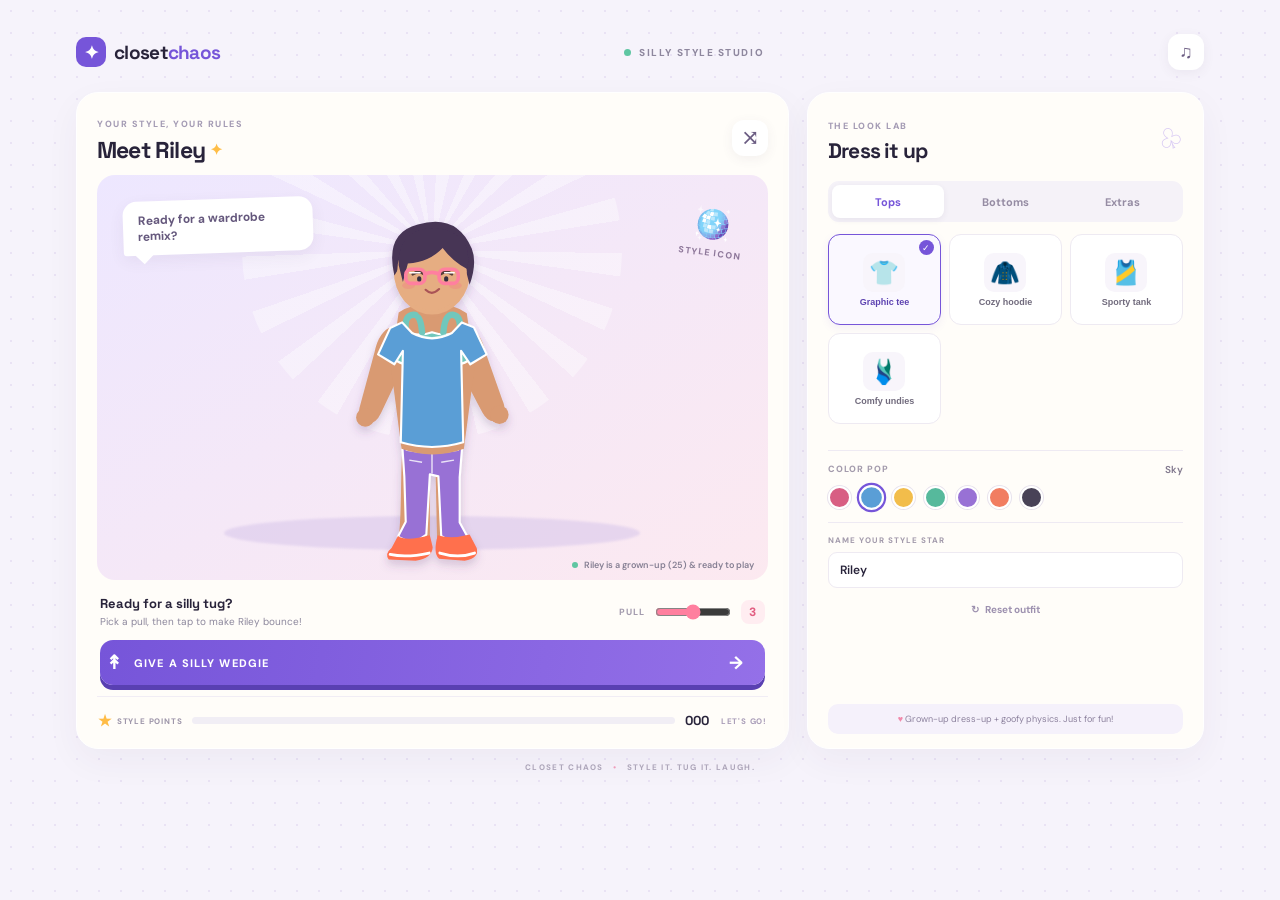
==== index.html @ 89a63b03 "Save source and v2 conversation for issue #1 Run: 42971125053 Generation: 42971125053-1794378682079" ====
<!doctype html>
<html lang="en">
<head>
  <meta charset="utf-8">
  <meta name="viewport" content="width=device-width, initial-scale=1, viewport-fit=cover">
  <meta name="theme-color" content="#f6f1ff">
  <title>Closet Chaos — Silly Style Studio</title>
  <link rel="icon" href="favicon.svg" type="image/svg+xml">
  <link rel="stylesheet" href="style.css">
</head>
<body>
  <main class="app-shell">
    <header class="topbar">
      <a class="brand" href="#" aria-label="Closet Chaos home"><span class="brand-icon">✦</span><span>closet<span class="brand-pop">chaos</span></span></a>
      <div class="top-note"><span class="live-dot"></span> SILLY STYLE STUDIO</div>
      <button class="icon-button sound-toggle" aria-label="Toggle sound" title="Toggle sound">♫</button>
    </header>

    <section class="game-layout" aria-label="Dress-up game">
      <section class="stage-card">
        <div class="stage-topline"><div><span class="eyebrow">YOUR STYLE, YOUR RULES</span><h1>Meet <span id="characterName">Riley</span> <span class="sparkle">✦</span></h1></div><button id="randomize" class="round-button" title="Surprise me" aria-label="Random outfit">⤨</button></div>
        <div class="stage" id="stage">
          <div class="stage-rays"></div><div class="stage-floor"></div>
          <div class="speech-bubble" id="speech">Ready for a wardrobe remix?</div>
          <div class="character-wrap" id="characterWrap">
            <svg id="avatar" viewBox="0 0 360 520" role="img" aria-label="A smiling cartoon adult ready to dress up">
              <defs>
                <filter id="softShadow" x="-30%" y="-30%" width="160%" height="180%"><feDropShadow dx="0" dy="8" stdDeviation="7" flood-color="#563b79" flood-opacity=".15"/></filter>
              </defs>
              <g id="person" filter="url(#softShadow)">
                <!-- legs and shoes -->
                <path d="M139 326 C135 366 138 420 133 461 L131 476 Q145 487 171 478 L177 463 177 353 181 326Z" fill="#d99a72"/>
                <path d="M183 326 L185 365 187 457 Q187 472 197 479 Q214 485 235 476 L234 461 Q221 454 218 444 L217 326Z" fill="#d99a72"/>
                <g id="bottomGarment"></g>
                <g id="shoes"><path d="M132 458 Q143 466 177 457 L181 474 Q180 490 157 493 L119 491 Q113 483 123 475Z" fill="#ff704d"/><path d="M188 457 Q207 463 233 456 L243 475 Q247 489 226 493 L190 490 Q181 483 188 457Z" fill="#ff704d"/><path d="M121 484 Q144 489 176 482M191 482Q217 490 240 482" fill="none" stroke="#fff" stroke-width="4" stroke-linecap="round"/></g>
                <!-- arms -->
                <path d="M125 162 Q105 169 99 199 L79 273 Q73 291 87 298 Q100 302 108 285 L137 224Z" fill="#d99a72"/>
                <path d="M228 162 Q249 169 255 198 L279 266 Q287 284 275 294 Q261 302 251 284 L217 220Z" fill="#d99a72"/>
                <circle cx="86" cy="291" r="13" fill="#d99a72"/><circle cx="275" cy="287" r="13" fill="#d99a72"/>
                <!-- torso -->
                <path d="M133 143 Q151 130 180 131 Q210 130 229 144 L240 220 225 335 Q181 351 137 335 L122 219Z" fill="#d99a72"/>
                <!-- base underwear top -->
                <path id="baseTop" d="M136 167 Q158 179 180 171 Q203 179 225 167 L231 211 Q209 224 181 208 Q151 224 130 211Z" fill="#71c7bc" stroke="#fff" stroke-width="3"/>
                <path d="M143 166 Q141 147 154 146 Q164 146 166 171 M196 171 Q198 146 209 146 Q222 148 219 169" fill="none" stroke="#71c7bc" stroke-width="9" stroke-linecap="round"/>
                <g id="topGarment"></g>
                <!-- neck and head -->
                <path d="M161 118 L161 145 Q180 157 199 144 L199 118Z" fill="#d99a72"/>
                <ellipse cx="180" cy="84" rx="54" ry="62" fill="#e6ad82"/>
                <path id="hairBack" d="M127 91 Q113 31 160 19 Q215 3 236 53 Q244 73 233 104 L224 69 Q202 63 187 44 Q170 65 139 71Z" fill="#463455"/>
                <ellipse cx="180" cy="85" rx="49" ry="55" fill="#e6ad82"/>
                <path id="hairFront" d="M133 76 Q132 31 171 25 Q203 20 224 43 Q234 57 230 82 Q209 71 195 52 Q176 72 146 74 L139 100Z" fill="#463455"/>
                <path d="M153 89 Q162 83 169 89 M192 89 Q200 83 208 89" fill="none" stroke="#583d38" stroke-width="4" stroke-linecap="round"/>
                <ellipse cx="162" cy="96" rx="3" ry="4" fill="#342d40"/><ellipse cx="200" cy="96" rx="3" ry="4" fill="#342d40"/>
                <path d="M171 111 Q180 120 190 110" fill="none" stroke="#a95356" stroke-width="3" stroke-linecap="round"/>
                <ellipse cx="147" cy="105" rx="9" ry="5" fill="#ef8d83" opacity=".55"/><ellipse cx="213" cy="105" rx="9" ry="5" fill="#ef8d83" opacity=".55"/>
                <g id="accessory"></g>
              </g>
              <g id="sparkles" opacity="0"><path d="M77 143l5 13 13 5-13 5-5 13-5-13-13-5 13-5zM278 105l4 10 10 4-10 4-4 10-4-10-10-4 10-4z" fill="#ffcf5a"/></g>
            </svg>
          </div>
          <div class="style-stamp"><span id="stampEmoji">🪩</span><span id="stampText">STYLE ICON</span></div>
          <div class="stage-caption"><span class="caption-dot"></span> Riley is a grown-up (25) & ready to play</div>
        </div>
        <div class="action-area">
          <div class="action-copy"><strong>Ready for a silly tug?</strong><span>Pick a pull, then tap to make Riley bounce!</span></div>
          <div class="pull-control"><label for="pullRange">PULL</label><input id="pullRange" type="range" min="1" max="5" value="3" aria-label="Silly tug strength"><span id="pullValue">3</span></div>
          <button id="wedgieButton" class="wedgie-button"><span class="button-icon">↟</span><span>GIVE A SILLY WEDGIE</span><span class="button-arrow">→</span></button>
        </div>
        <div class="score-row"><div class="score-label"><span class="score-star">★</span><span>STYLE POINTS</span></div><div class="score-track"><div id="scoreBar" class="score-fill"></div></div><strong id="score">000</strong><span id="combo" class="combo">LET'S GO!</span></div>
      </section>

      <aside class="wardrobe-card">
        <div class="wardrobe-heading"><div><span class="eyebrow">THE LOOK LAB</span><h2>Dress it up</h2></div><span class="hanger">♧</span></div>
        <div class="tabs" role="tablist" aria-label="Wardrobe categories"><button class="tab active" role="tab" aria-selected="true" data-tab="tops">Tops</button><button class="tab" role="tab" aria-selected="false" data-tab="bottoms">Bottoms</button><button class="tab" role="tab" aria-selected="false" data-tab="extras">Extras</button></div>
        <div class="options-panel" id="optionsPanel" role="tabpanel"></div>
        <div class="color-section"><div class="section-title"><span>COLOR POP</span><span class="selected-color" id="selectedColorName">Berry</span></div><div class="swatches" id="swatches" role="group" aria-label="Choose garment color"></div></div>
        <div class="name-row"><label for="nameInput">NAME YOUR STYLE STAR</label><input id="nameInput" maxlength="12" value="Riley" autocomplete="off" aria-label="Character name"></div>
        <button id="resetButton" class="reset-button">↻ &nbsp; Reset outfit</button>
        <div class="footer-note"><span>♥</span> Grown-up dress-up + goofy physics. Just for fun!</div>
      </aside>
    </section>
    <div class="toast" id="toast" aria-live="polite"></div>
    <footer class="page-footer">CLOSET CHAOS <span>•</span> STYLE IT. TUG IT. LAUGH.</footer>
  </main>
  <script src="game.js"></script>
</body>
</html>
---- style.css ----
@import url('https://fonts.googleapis.com/css2?family=DM+Sans:wght@400;500;600;700;800&family=Space+Grotesk:wght@500;600;700&display=swap');
:root{--ink:#28233a;--muted:#8c879c;--purple:#7655d9;--lav:#eee8ff;--pink:#ff7f9f;--cream:#fffdf9;--line:#eeeaf3;--green:#57bd9d}*{box-sizing:border-box}body{margin:0;background:#f6f3fb;color:var(--ink);font-family:'DM Sans',sans-serif;min-height:100vh;background-image:radial-gradient(#e9e2f4 1px,transparent 1px);background-size:22px 22px}.app-shell{max-width:1180px;margin:0 auto;padding:calc(18px + env(safe-area-inset-top)) max(26px,env(safe-area-inset-right)) calc(12px + env(safe-area-inset-bottom)) max(26px,env(safe-area-inset-left))}.topbar{height:48px;display:flex;align-items:center;justify-content:space-between;margin-bottom:16px}.brand{display:flex;gap:8px;align-items:center;text-decoration:none;color:var(--ink);font:700 19px 'Space Grotesk',sans-serif;letter-spacing:-.7px}.brand-icon{display:grid;place-items:center;background:var(--purple);color:white;width:30px;height:30px;border-radius:10px;font-size:18px}.brand-pop{color:var(--purple)}.top-note{font-size:10px;letter-spacing:1.55px;font-weight:800;color:#8e879e;display:flex;align-items:center;gap:8px}.live-dot,.caption-dot{width:7px;height:7px;border-radius:50%;background:#5fc6a2;display:inline-block}.icon-button,.round-button{border:0;cursor:pointer;background:white;color:#6b5c82;box-shadow:0 3px 12px #50436612}.icon-button{width:36px;height:36px;border-radius:12px;font-size:18px}.game-layout{display:grid;grid-template-columns:minmax(0,1.58fr) minmax(310px,.88fr);gap:18px;align-items:stretch}.stage-card,.wardrobe-card{background:var(--cream);border:1px solid #fff;border-radius:22px;box-shadow:0 12px 35px #44335f0c}.stage-card{padding:18px 20px 14px;min-width:0}.stage-topline{display:flex;justify-content:space-between;align-items:center;margin-bottom:10px}.eyebrow{font-size:9px;font-weight:800;letter-spacing:1.5px;color:#a49bb4}.stage-topline h1,.wardrobe-heading h2{font:700 23px 'Space Grotesk',sans-serif;letter-spacing:-.8px;margin:3px 0 0}.sparkle{font-size:15px;color:#ffbe47;vertical-align:3px}.round-button{width:36px;height:36px;border-radius:12px;font-size:22px}.stage{height:392px;position:relative;overflow:hidden;border-radius:18px;background:linear-gradient(150deg,#ede7ff 0%,#fce9f0 100%);display:flex;justify-content:center;align-items:flex-end}.stage-rays{position:absolute;width:380px;height:380px;top:-115px;left:50%;transform:translateX(-50%);background:repeating-conic-gradient(from 6deg at 50% 50%,#fff7 0deg 7deg,transparent 7deg 17deg);border-radius:50%;opacity:.8}.stage-floor{position:absolute;bottom:30px;width:62%;height:34px;background:#d9c8eb;border-radius:50%;filter:blur(1px);opacity:.58}.character-wrap{position:relative;z-index:2;height:365px;width:260px;transform-origin:50% 100%;transition:transform .18s ease;filter:drop-shadow(0 3px 3px #59427312)}#avatar{height:100%;width:100%;overflow:visible}.speech-bubble{position:absolute;z-index:3;top:24px;left:26px;max-width:190px;background:white;padding:11px 15px;border-radius:14px 14px 14px 3px;font-size:12px;font-weight:700;color:#64577c;box-shadow:0 5px 16px #47365411;transform:rotate(-2deg)}.speech-bubble:after{content:'';position:absolute;bottom:-6px;left:14px;width:13px;height:13px;background:white;transform:rotate(45deg)}.style-stamp{position:absolute;right:24px;top:28px;display:flex;flex-direction:column;align-items:center;gap:3px;color:#8e789a;font-size:9px;font-weight:800;letter-spacing:1px;transform:rotate(7deg)}.style-stamp span:first-child{font-size:31px}.stage-caption{position:absolute;right:14px;bottom:9px;z-index:3;color:#857f93;font-size:9px;font-weight:600;display:flex;align-items:center;gap:6px}.caption-dot{width:6px;height:6px}.action-area{display:grid;grid-template-columns:1fr auto;column-gap:12px;row-gap:12px;align-items:center;padding:15px 3px 11px}.action-copy{display:flex;flex-direction:column;gap:3px}.action-copy strong{font:700 13px 'Space Grotesk',sans-serif}.action-copy span{font-size:10px;color:var(--muted)}.pull-control{display:flex;align-items:center;gap:8px}.pull-control label{font-size:9px;letter-spacing:1px;font-weight:800;color:#a39bae}.pull-control input{width:76px;accent-color:var(--pink)}.pull-control span{display:grid;place-items:center;background:#ffedf1;border-radius:8px;width:24px;height:24px;color:#e25d81;font-size:12px;font-weight:800}.wedgie-button{grid-column:1/-1;width:100%;height:45px;border:0;border-radius:13px;background:linear-gradient(100deg,#7655d9,#9470e8);color:white;font:800 11px 'DM Sans',sans-serif;letter-spacing:1.1px;display:flex;align-items:center;justify-content:center;gap:11px;cursor:pointer;box-shadow:0 5px 0 #5940b2;transition:transform .12s,box-shadow .12s}.wedgie-button:active{transform:translateY(4px);box-shadow:0 1px 0 #5940b2}.button-icon{font-size:19px}.button-arrow{margin-left:auto;margin-right:15px;font-size:18px}.score-row{height:38px;display:flex;align-items:center;gap:10px;border-top:1px solid #f1edf5;padding:10px 1px 0}.score-label{display:flex;align-items:center;gap:5px;font-size:8px;letter-spacing:.8px;font-weight:800;color:#9e96aa;white-space:nowrap}.score-star{font-size:15px;color:#ffbc46}.score-track{flex:1;background:#f1eef5;border-radius:10px;height:7px;overflow:hidden}.score-fill{height:100%;width:0;background:linear-gradient(90deg,#ff9aae,#ffcb67);border-radius:10px;transition:width .5s}.score-row>strong{font:700 13px 'Space Grotesk',sans-serif;min-width:26px}.combo{font-size:8px;font-weight:800;color:#aa9eb9;letter-spacing:.8px;min-width:44px;text-align:right}.wardrobe-card{padding:20px 20px 14px;display:flex;flex-direction:column;min-width:0}.wardrobe-heading{display:flex;align-items:center;justify-content:space-between}.wardrobe-heading h2{font-size:21px}.hanger{color:#d7c8f3;font-size:29px;transform:rotate(-22deg)}.tabs{display:grid;grid-template-columns:repeat(3,1fr);gap:5px;margin:17px 0 12px;padding:4px;background:#f5f2f8;border-radius:11px}.tab{height:33px;border:0;background:transparent;border-radius:8px;color:#958ca3;font:700 11px 'DM Sans',sans-serif;cursor:pointer}.tab.active{background:white;color:var(--purple);box-shadow:0 2px 6px #38244f12}.options-panel{display:grid;grid-template-columns:repeat(3,1fr);gap:8px;min-height:208px;align-content:start}.option{border:1px solid #eeeaf2;background:#fff;border-radius:12px;padding:8px 5px 7px;min-height:91px;cursor:pointer;display:flex;flex-direction:column;align-items:center;justify-content:center;gap:5px;color:#716b7d;transition:.15s;position:relative}.option:hover{border-color:#d6c6fb;transform:translateY(-2px)}.option.selected{border:1.5px solid var(--purple);background:#faf8ff;box-shadow:0 3px 9px #6545c914;color:#5d43b1}.option-icon{height:39px;min-width:42px;border-radius:10px;display:grid;place-items:center;background:#f8f5fb;font-size:24px}.option-name{font-size:9px;font-weight:700;white-space:nowrap}.option.selected:after{content:'✓';position:absolute;right:6px;top:5px;width:15px;height:15px;border-radius:50%;background:var(--purple);color:white;font-size:9px;display:grid;place-items:center}.color-section{border-top:1px solid var(--line);padding-top:12px;margin-top:8px}.section-title{display:flex;justify-content:space-between;font-size:9px;font-weight:800;letter-spacing:1px;color:#a39bac}.selected-color{letter-spacing:0;font-size:10px;font-weight:600;color:#81788d}.swatches{display:flex;gap:9px;margin:10px 0 0}.swatch{width:23px;height:23px;border:2px solid white;box-shadow:0 0 0 1px #e8e3ed;border-radius:50%;cursor:pointer;padding:0;transition:.15s}.swatch.active{box-shadow:0 0 0 2px var(--purple);transform:scale(1.09)}.name-row{border-top:1px solid var(--line);margin-top:13px;padding-top:12px;display:flex;flex-direction:column;gap:7px}.name-row label{font-size:8px;font-weight:800;letter-spacing:1px;color:#a39bac}.name-row input{width:100%;border:1px solid #eeeaf2;border-radius:9px;background:#fff;padding:9px 11px;color:var(--ink);font:600 12px 'DM Sans',sans-serif;outline:none}.name-row input:focus{border-color:#ae98e9}.reset-button{background:transparent;border:0;color:#9d91af;margin:10px auto 0;padding:5px;font:700 10px 'DM Sans',sans-serif;cursor:pointer}.footer-note{margin-top:auto;border-radius:10px;background:#f5f1fb;padding:9px 10px;color:#8c819d;font-size:9px;text-align:center}.footer-note span{color:#f18aab}.page-footer{text-align:center;padding:13px 0 0;color:#aea6ba;font-size:8px;letter-spacing:1.3px;font-weight:800}.page-footer span{padding:0 6px;color:#ef9cba}.toast{position:fixed;left:50%;bottom:22px;transform:translate(-50%,20px);background:#332b45;color:white;padding:10px 16px;border-radius:11px;font-size:12px;font-weight:700;opacity:0;pointer-events:none;transition:.25s;z-index:10;white-space:nowrap}.toast.show{opacity:1;transform:translate(-50%,0)}.bounce{animation:bounce .85s cubic-bezier(.25,.7,.25,1)}@keyframes bounce{0%{transform:translateY(0) rotate(0)}12%{transform:translateY(3px) rotate(-5deg) scaleX(.98)}32%{transform:translateY(-32px) rotate(4deg)}50%{transform:translateY(-8px) rotate(-3deg)}67%{transform:translateY(-22px) rotate(2deg)}82%{transform:translateY(0) rotate(0)}90%{transform:translateY(-7px)}100%{transform:translateY(0)}}.sparkle-on{animation:twinkle .75s ease-out}@keyframes twinkle{0%{opacity:0;transform:scale(.3)}35%{opacity:1;transform:scale(1.1)}100%{opacity:0;transform:scale(.7)}}
@media(min-height:850px){.app-shell{padding-top:28px}.stage{height:min(45vh,440px)}.character-wrap{height:min(41vh,410px)}}
@media(max-width:780px){.app-shell{padding:calc(12px + env(safe-area-inset-top)) max(14px,env(safe-area-inset-right)) calc(9px + env(safe-area-inset-bottom)) max(14px,env(safe-area-inset-left))}.topbar{margin-bottom:10px}.game-layout{grid-template-columns:1fr;gap:12px}.stage-card{padding:14px 14px 12px}.stage{height:min(49vh,390px);min-height:280px}.character-wrap{height:min(45vh,365px)}.wardrobe-card{padding:16px 15px 12px}.options-panel{min-height:0;grid-template-columns:repeat(3,1fr)}.option{min-height:83px}.wardrobe-heading h2{font-size:20px}.footer-note{margin-top:10px}.page-footer{padding:10px 0 2px}.action-area{padding:12px 2px 10px}.speech-bubble{top:17px;left:14px}.style-stamp{right:12px;top:20px}.stage-caption{right:8px;font-size:8px}}
@media(max-width:380px){.app-shell{padding-left:max(9px,env(safe-area-inset-left));padding-right:max(9px,env(safe-area-inset-right))}.stage{min-height:260px}.action-copy span{font-size:9px}.pull-control{gap:4px}.pull-control input{width:58px}.option{min-height:76px}.option-icon{height:34px}.stage-caption{font-size:7px}.top-note{font-size:8px}}
@media(prefers-reduced-motion:reduce){*,*:before,*:after{animation-duration:.01ms!important;transition-duration:.01ms!important;scroll-behavior:auto!important}}
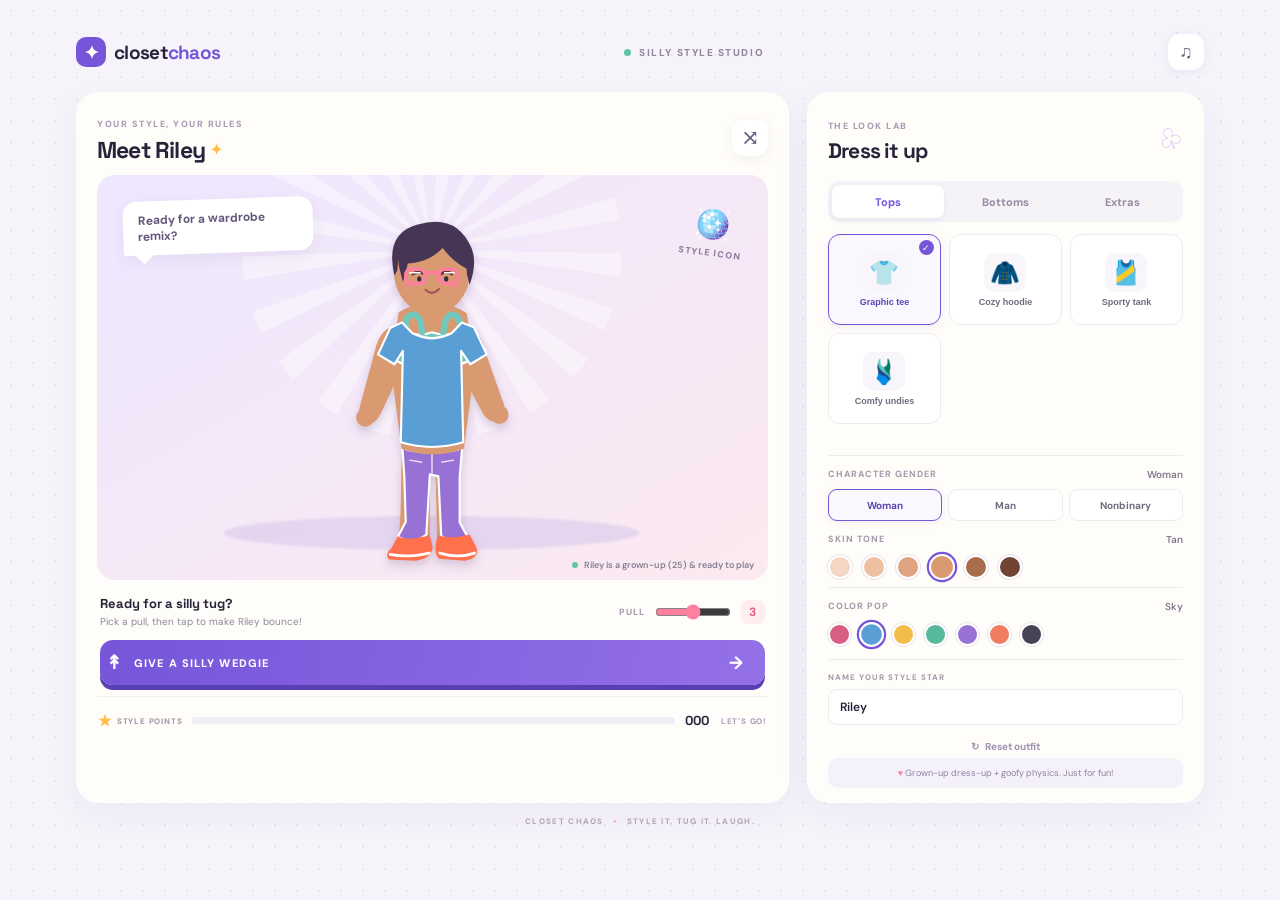
==== commit f6da7139: "Save source and v2 conversation for issue #1 Run: 42971125053 Generation: 42971125053-1794378911918" ====
--- a/index.html
+++ b/index.html
@@ -29,25 +29,25 @@
               </defs>
               <g id="person" filter="url(#softShadow)">
                 <!-- legs and shoes -->
-                <path d="M139 326 C135 366 138 420 133 461 L131 476 Q145 487 171 478 L177 463 177 353 181 326Z" fill="#d99a72"/>
-                <path d="M183 326 L185 365 187 457 Q187 472 197 479 Q214 485 235 476 L234 461 Q221 454 218 444 L217 326Z" fill="#d99a72"/>
+                <path d="M139 326 C135 366 138 420 133 461 L131 476 Q145 487 171 478 L177 463 177 353 181 326Z" class="skin-tone" fill="#d99a72"/>
+                <path d="M183 326 L185 365 187 457 Q187 472 197 479 Q214 485 235 476 L234 461 Q221 454 218 444 L217 326Z" class="skin-tone" fill="#d99a72"/>
                 <g id="bottomGarment"></g>
                 <g id="shoes"><path d="M132 458 Q143 466 177 457 L181 474 Q180 490 157 493 L119 491 Q113 483 123 475Z" fill="#ff704d"/><path d="M188 457 Q207 463 233 456 L243 475 Q247 489 226 493 L190 490 Q181 483 188 457Z" fill="#ff704d"/><path d="M121 484 Q144 489 176 482M191 482Q217 490 240 482" fill="none" stroke="#fff" stroke-width="4" stroke-linecap="round"/></g>
                 <!-- arms -->
-                <path d="M125 162 Q105 169 99 199 L79 273 Q73 291 87 298 Q100 302 108 285 L137 224Z" fill="#d99a72"/>
-                <path d="M228 162 Q249 169 255 198 L279 266 Q287 284 275 294 Q261 302 251 284 L217 220Z" fill="#d99a72"/>
-                <circle cx="86" cy="291" r="13" fill="#d99a72"/><circle cx="275" cy="287" r="13" fill="#d99a72"/>
+                <path d="M125 162 Q105 169 99 199 L79 273 Q73 291 87 298 Q100 302 108 285 L137 224Z" class="skin-tone" fill="#d99a72"/>
+                <path d="M228 162 Q249 169 255 198 L279 266 Q287 284 275 294 Q261 302 251 284 L217 220Z" class="skin-tone" fill="#d99a72"/>
+                <circle cx="86" cy="291" r="13" class="skin-tone" fill="#d99a72"/><circle cx="275" cy="287" r="13" class="skin-tone" fill="#d99a72"/>
                 <!-- torso -->
-                <path d="M133 143 Q151 130 180 131 Q210 130 229 144 L240 220 225 335 Q181 351 137 335 L122 219Z" fill="#d99a72"/>
+                <path d="M133 143 Q151 130 180 131 Q210 130 229 144 L240 220 225 335 Q181 351 137 335 L122 219Z" class="skin-tone" fill="#d99a72"/>
                 <!-- base underwear top -->
                 <path id="baseTop" d="M136 167 Q158 179 180 171 Q203 179 225 167 L231 211 Q209 224 181 208 Q151 224 130 211Z" fill="#71c7bc" stroke="#fff" stroke-width="3"/>
                 <path d="M143 166 Q141 147 154 146 Q164 146 166 171 M196 171 Q198 146 209 146 Q222 148 219 169" fill="none" stroke="#71c7bc" stroke-width="9" stroke-linecap="round"/>
                 <g id="topGarment"></g>
                 <!-- neck and head -->
-                <path d="M161 118 L161 145 Q180 157 199 144 L199 118Z" fill="#d99a72"/>
-                <ellipse cx="180" cy="84" rx="54" ry="62" fill="#e6ad82"/>
+                <path d="M161 118 L161 145 Q180 157 199 144 L199 118Z" class="skin-tone" fill="#d99a72"/>
+                <ellipse cx="180" cy="84" rx="54" ry="62" class="skin-tone" fill="#e6ad82"/>
                 <path id="hairBack" d="M127 91 Q113 31 160 19 Q215 3 236 53 Q244 73 233 104 L224 69 Q202 63 187 44 Q170 65 139 71Z" fill="#463455"/>
-                <ellipse cx="180" cy="85" rx="49" ry="55" fill="#e6ad82"/>
+                <ellipse cx="180" cy="85" rx="49" ry="55" class="skin-tone" fill="#e6ad82"/>
                 <path id="hairFront" d="M133 76 Q132 31 171 25 Q203 20 224 43 Q234 57 230 82 Q209 71 195 52 Q176 72 146 74 L139 100Z" fill="#463455"/>
                 <path d="M153 89 Q162 83 169 89 M192 89 Q200 83 208 89" fill="none" stroke="#583d38" stroke-width="4" stroke-linecap="round"/>
                 <ellipse cx="162" cy="96" rx="3" ry="4" fill="#342d40"/><ellipse cx="200" cy="96" rx="3" ry="4" fill="#342d40"/>
@@ -73,6 +73,16 @@
         <div class="wardrobe-heading"><div><span class="eyebrow">THE LOOK LAB</span><h2>Dress it up</h2></div><span class="hanger">♧</span></div>
         <div class="tabs" role="tablist" aria-label="Wardrobe categories"><button class="tab active" role="tab" aria-selected="true" data-tab="tops">Tops</button><button class="tab" role="tab" aria-selected="false" data-tab="bottoms">Bottoms</button><button class="tab" role="tab" aria-selected="false" data-tab="extras">Extras</button></div>
         <div class="options-panel" id="optionsPanel" role="tabpanel"></div>
+        <section class="character-controls" aria-label="Character appearance">
+          <div class="character-control-block">
+            <div class="section-title"><span>CHARACTER GENDER</span><span class="selected-color" id="selectedGender">Woman</span></div>
+            <div class="gender-options" id="genderOptions" role="group" aria-label="Choose character gender"></div>
+          </div>
+          <div class="character-control-block skin-block">
+            <div class="section-title"><span>SKIN TONE</span><span class="selected-color" id="selectedSkinTone">Tan</span></div>
+            <div class="skin-swatches" id="skinSwatches" role="group" aria-label="Choose character skin tone"></div>
+          </div>
+        </section>
         <div class="color-section"><div class="section-title"><span>COLOR POP</span><span class="selected-color" id="selectedColorName">Berry</span></div><div class="swatches" id="swatches" role="group" aria-label="Choose garment color"></div></div>
         <div class="name-row"><label for="nameInput">NAME YOUR STYLE STAR</label><input id="nameInput" maxlength="12" value="Riley" autocomplete="off" aria-label="Character name"></div>
         <button id="resetButton" class="reset-button">↻ &nbsp; Reset outfit</button>
--- a/style.css
+++ b/style.css
@@ -3,4 +3,5 @@
 @media(min-height:850px){.app-shell{padding-top:28px}.stage{height:min(45vh,440px)}.character-wrap{height:min(41vh,410px)}}
 @media(max-width:780px){.app-shell{padding:calc(12px + env(safe-area-inset-top)) max(14px,env(safe-area-inset-right)) calc(9px + env(safe-area-inset-bottom)) max(14px,env(safe-area-inset-left))}.topbar{margin-bottom:10px}.game-layout{grid-template-columns:1fr;gap:12px}.stage-card{padding:14px 14px 12px}.stage{height:min(49vh,390px);min-height:280px}.character-wrap{height:min(45vh,365px)}.wardrobe-card{padding:16px 15px 12px}.options-panel{min-height:0;grid-template-columns:repeat(3,1fr)}.option{min-height:83px}.wardrobe-heading h2{font-size:20px}.footer-note{margin-top:10px}.page-footer{padding:10px 0 2px}.action-area{padding:12px 2px 10px}.speech-bubble{top:17px;left:14px}.style-stamp{right:12px;top:20px}.stage-caption{right:8px;font-size:8px}}
 @media(max-width:380px){.app-shell{padding-left:max(9px,env(safe-area-inset-left));padding-right:max(9px,env(safe-area-inset-right))}.stage{min-height:260px}.action-copy span{font-size:9px}.pull-control{gap:4px}.pull-control input{width:58px}.option{min-height:76px}.option-icon{height:34px}.stage-caption{font-size:7px}.top-note{font-size:8px}}
+.character-controls{display:grid;grid-template-columns:1fr;gap:12px;border-top:1px solid var(--line);margin-top:13px;padding-top:12px}.character-control-block{min-width:0}.gender-options{display:grid;grid-template-columns:repeat(3,minmax(0,1fr));gap:6px;margin-top:8px}.appearance-chip{min-height:32px;padding:5px 7px;border:1px solid #eeeaf2;border-radius:9px;background:#fff;color:#716b7d;font:700 10px 'DM Sans',sans-serif;cursor:pointer;transition:.15s}.appearance-chip:hover{border-color:#d6c6fb}.appearance-chip.selected{border-color:var(--purple);background:#faf8ff;color:#5d43b1;box-shadow:0 2px 7px #6545c914}.skin-swatches{display:flex;flex-wrap:wrap;gap:10px;margin-top:9px}.skin-swatch{width:24px;height:24px;padding:0;border:2px solid #fff;border-radius:50%;box-shadow:0 0 0 1px #e8e3ed;cursor:pointer;transition:.15s}.skin-swatch.active{box-shadow:0 0 0 2px var(--purple);transform:scale(1.09)}.appearance-chip:focus-visible,.skin-swatch:focus-visible{outline:2px solid var(--purple);outline-offset:3px}
 @media(prefers-reduced-motion:reduce){*,*:before,*:after{animation-duration:.01ms!important;transition-duration:.01ms!important;scroll-behavior:auto!important}}
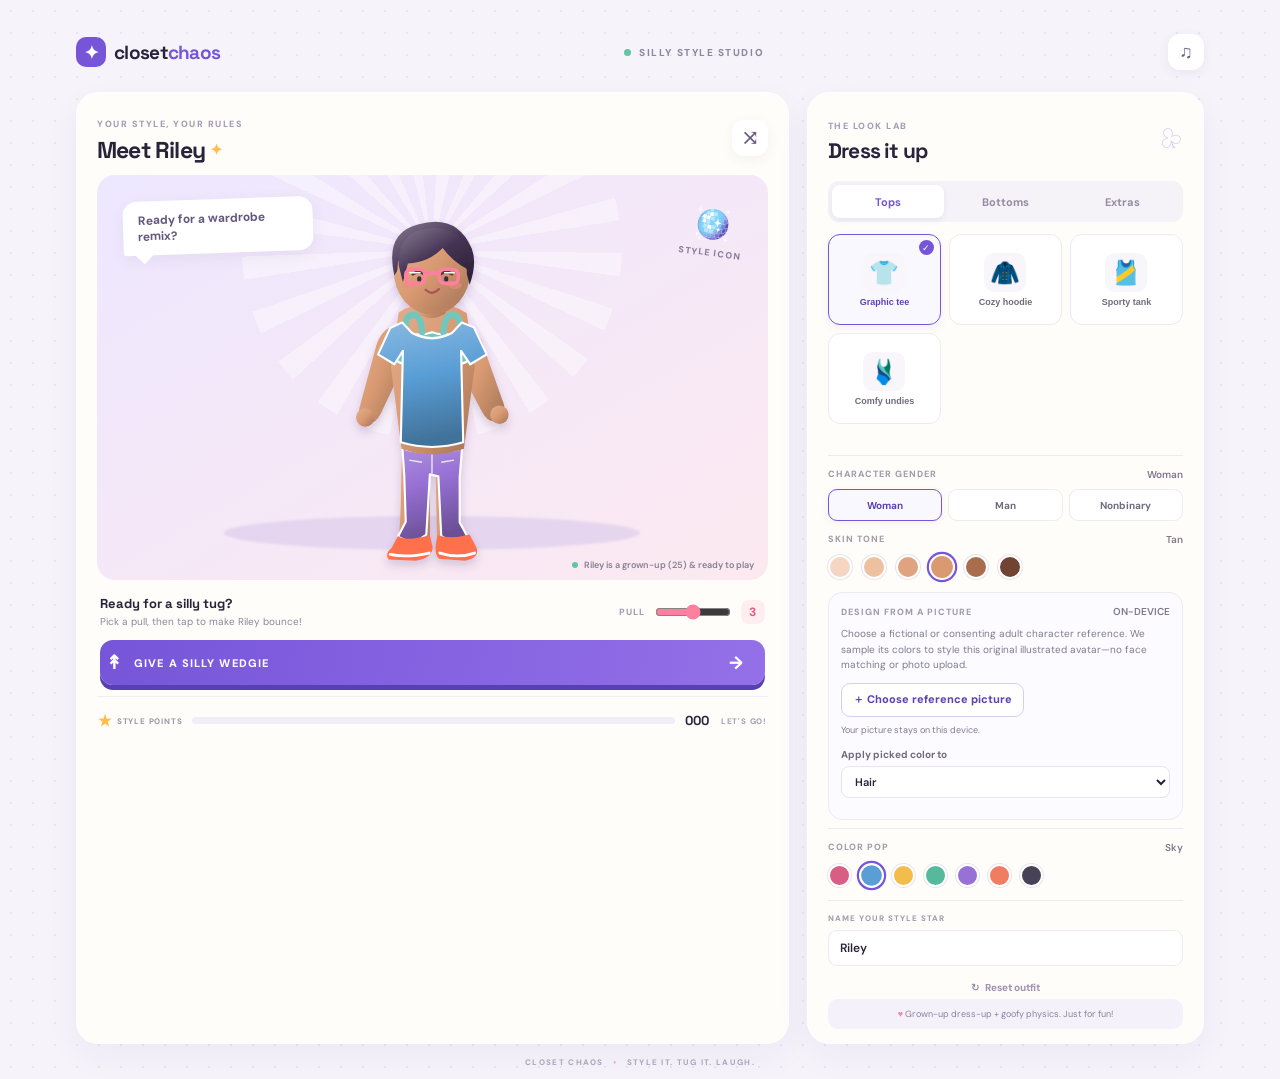
==== commit cf589f48: "Save source and v2 conversation for issue #1 Run: 42971125053 Generation: 42971125053-1794379420835" ====
--- a/index.html
+++ b/index.html
@@ -26,29 +26,33 @@
             <svg id="avatar" viewBox="0 0 360 520" role="img" aria-label="A smiling cartoon adult ready to dress up">
               <defs>
                 <filter id="softShadow" x="-30%" y="-30%" width="160%" height="180%"><feDropShadow dx="0" dy="8" stdDeviation="7" flood-color="#563b79" flood-opacity=".15"/></filter>
+                <linearGradient id="skinGradient" x1="0" y1="0" x2="1" y2="1"><stop id="skinHighlight" offset="0" stop-color="#f3c7a6"/><stop id="skinBase" offset=".48" stop-color="#d99a72"/><stop id="skinShade" offset="1" stop-color="#ad7054"/></linearGradient>
+                <linearGradient id="hairGradient" x1="0" y1="0" x2=".8" y2="1"><stop id="hairHighlight" offset="0" stop-color="#725b7c"/><stop id="hairBase" offset=".55" stop-color="#463455"/><stop id="hairShade" offset="1" stop-color="#2e2638"/></linearGradient>
+                <linearGradient id="topClothGradient" x1="0" y1="0" x2=".18" y2="1"><stop id="topClothHighlight" offset="0" stop-color="#8bc2e8"/><stop id="topClothBase" offset=".48" stop-color="#5a9ed6"/><stop id="topClothShade" offset="1" stop-color="#3f78aa"/></linearGradient>
+                <linearGradient id="bottomClothGradient" x1="0" y1="0" x2=".18" y2="1"><stop id="bottomClothHighlight" offset="0" stop-color="#c0a9ef"/><stop id="bottomClothBase" offset=".48" stop-color="#9871d5"/><stop id="bottomClothShade" offset="1" stop-color="#60459b"/></linearGradient>
               </defs>
               <g id="person" filter="url(#softShadow)">
                 <!-- legs and shoes -->
-                <path d="M139 326 C135 366 138 420 133 461 L131 476 Q145 487 171 478 L177 463 177 353 181 326Z" class="skin-tone" fill="#d99a72"/>
-                <path d="M183 326 L185 365 187 457 Q187 472 197 479 Q214 485 235 476 L234 461 Q221 454 218 444 L217 326Z" class="skin-tone" fill="#d99a72"/>
+                <path d="M139 326 C135 366 138 420 133 461 L131 476 Q145 487 171 478 L177 463 177 353 181 326Z" class="skin-tone" fill="url(#skinGradient)"/>
+                <path d="M183 326 L185 365 187 457 Q187 472 197 479 Q214 485 235 476 L234 461 Q221 454 218 444 L217 326Z" class="skin-tone" fill="url(#skinGradient)"/>
                 <g id="bottomGarment"></g>
                 <g id="shoes"><path d="M132 458 Q143 466 177 457 L181 474 Q180 490 157 493 L119 491 Q113 483 123 475Z" fill="#ff704d"/><path d="M188 457 Q207 463 233 456 L243 475 Q247 489 226 493 L190 490 Q181 483 188 457Z" fill="#ff704d"/><path d="M121 484 Q144 489 176 482M191 482Q217 490 240 482" fill="none" stroke="#fff" stroke-width="4" stroke-linecap="round"/></g>
                 <!-- arms -->
-                <path d="M125 162 Q105 169 99 199 L79 273 Q73 291 87 298 Q100 302 108 285 L137 224Z" class="skin-tone" fill="#d99a72"/>
-                <path d="M228 162 Q249 169 255 198 L279 266 Q287 284 275 294 Q261 302 251 284 L217 220Z" class="skin-tone" fill="#d99a72"/>
-                <circle cx="86" cy="291" r="13" class="skin-tone" fill="#d99a72"/><circle cx="275" cy="287" r="13" class="skin-tone" fill="#d99a72"/>
+                <path d="M125 162 Q105 169 99 199 L79 273 Q73 291 87 298 Q100 302 108 285 L137 224Z" class="skin-tone" fill="url(#skinGradient)"/>
+                <path d="M228 162 Q249 169 255 198 L279 266 Q287 284 275 294 Q261 302 251 284 L217 220Z" class="skin-tone" fill="url(#skinGradient)"/>
+                <circle cx="86" cy="291" r="13" class="skin-tone" fill="url(#skinGradient)"/><circle cx="275" cy="287" r="13" class="skin-tone" fill="url(#skinGradient)"/>
                 <!-- torso -->
-                <path d="M133 143 Q151 130 180 131 Q210 130 229 144 L240 220 225 335 Q181 351 137 335 L122 219Z" class="skin-tone" fill="#d99a72"/>
+                <path d="M133 143 Q151 130 180 131 Q210 130 229 144 L240 220 225 335 Q181 351 137 335 L122 219Z" class="skin-tone" fill="url(#skinGradient)"/>
                 <!-- base underwear top -->
                 <path id="baseTop" d="M136 167 Q158 179 180 171 Q203 179 225 167 L231 211 Q209 224 181 208 Q151 224 130 211Z" fill="#71c7bc" stroke="#fff" stroke-width="3"/>
                 <path d="M143 166 Q141 147 154 146 Q164 146 166 171 M196 171 Q198 146 209 146 Q222 148 219 169" fill="none" stroke="#71c7bc" stroke-width="9" stroke-linecap="round"/>
                 <g id="topGarment"></g>
                 <!-- neck and head -->
-                <path d="M161 118 L161 145 Q180 157 199 144 L199 118Z" class="skin-tone" fill="#d99a72"/>
-                <ellipse cx="180" cy="84" rx="54" ry="62" class="skin-tone" fill="#e6ad82"/>
-                <path id="hairBack" d="M127 91 Q113 31 160 19 Q215 3 236 53 Q244 73 233 104 L224 69 Q202 63 187 44 Q170 65 139 71Z" fill="#463455"/>
-                <ellipse cx="180" cy="85" rx="49" ry="55" class="skin-tone" fill="#e6ad82"/>
-                <path id="hairFront" d="M133 76 Q132 31 171 25 Q203 20 224 43 Q234 57 230 82 Q209 71 195 52 Q176 72 146 74 L139 100Z" fill="#463455"/>
+                <path d="M161 118 L161 145 Q180 157 199 144 L199 118Z" class="skin-tone" fill="url(#skinGradient)"/>
+                <ellipse cx="180" cy="84" rx="54" ry="62" class="skin-tone" fill="url(#skinGradient)"/>
+                <path id="hairBack" d="M127 91 Q113 31 160 19 Q215 3 236 53 Q244 73 233 104 L224 69 Q202 63 187 44 Q170 65 139 71Z" fill="url(#hairGradient)"/>
+                <ellipse cx="180" cy="85" rx="49" ry="55" class="skin-tone" fill="url(#skinGradient)"/>
+                <path id="hairFront" d="M133 76 Q132 31 171 25 Q203 20 224 43 Q234 57 230 82 Q209 71 195 52 Q176 72 146 74 L139 100Z" fill="url(#hairGradient)"/>
                 <path d="M153 89 Q162 83 169 89 M192 89 Q200 83 208 89" fill="none" stroke="#583d38" stroke-width="4" stroke-linecap="round"/>
                 <ellipse cx="162" cy="96" rx="3" ry="4" fill="#342d40"/><ellipse cx="200" cy="96" rx="3" ry="4" fill="#342d40"/>
                 <path d="M171 111 Q180 120 190 110" fill="none" stroke="#a95356" stroke-width="3" stroke-linecap="round"/>
@@ -83,6 +87,16 @@
             <div class="skin-swatches" id="skinSwatches" role="group" aria-label="Choose character skin tone"></div>
           </div>
         </section>
+        <section class="reference-card" aria-label="Photo-inspired character colors">
+          <div class="section-title"><span>DESIGN FROM A PICTURE</span><span class="selected-color">ON-DEVICE</span></div>
+          <p class="reference-help" id="referenceHelp">Choose a fictional or consenting adult character reference. We sample its colors to style this original illustrated avatar—no face matching or photo upload.</p>
+          <input id="referenceUpload" class="visually-hidden" type="file" accept="image/png,image/jpeg,image/webp" aria-describedby="referenceHelp referenceStatus">
+          <label class="upload-button" for="referenceUpload">＋ Choose reference picture</label>
+          <div class="reference-status" id="referenceStatus" aria-live="polite">Your picture stays on this device.</div>
+          <label class="reference-target-label" for="referenceTarget">Apply picked color to</label>
+          <select id="referenceTarget" class="reference-target"><option value="hair">Hair</option><option value="tops">Current top</option><option value="bottoms">Current bottom</option></select>
+          <div id="referencePalette" class="reference-palette" role="group" aria-label="Colors sampled from picture"></div>
+        </section>
         <div class="color-section"><div class="section-title"><span>COLOR POP</span><span class="selected-color" id="selectedColorName">Berry</span></div><div class="swatches" id="swatches" role="group" aria-label="Choose garment color"></div></div>
         <div class="name-row"><label for="nameInput">NAME YOUR STYLE STAR</label><input id="nameInput" maxlength="12" value="Riley" autocomplete="off" aria-label="Character name"></div>
         <button id="resetButton" class="reset-button">↻ &nbsp; Reset outfit</button>
--- a/style.css
+++ b/style.css
@@ -4,4 +4,6 @@
 @media(max-width:780px){.app-shell{padding:calc(12px + env(safe-area-inset-top)) max(14px,env(safe-area-inset-right)) calc(9px + env(safe-area-inset-bottom)) max(14px,env(safe-area-inset-left))}.topbar{margin-bottom:10px}.game-layout{grid-template-columns:1fr;gap:12px}.stage-card{padding:14px 14px 12px}.stage{height:min(49vh,390px);min-height:280px}.character-wrap{height:min(45vh,365px)}.wardrobe-card{padding:16px 15px 12px}.options-panel{min-height:0;grid-template-columns:repeat(3,1fr)}.option{min-height:83px}.wardrobe-heading h2{font-size:20px}.footer-note{margin-top:10px}.page-footer{padding:10px 0 2px}.action-area{padding:12px 2px 10px}.speech-bubble{top:17px;left:14px}.style-stamp{right:12px;top:20px}.stage-caption{right:8px;font-size:8px}}
 @media(max-width:380px){.app-shell{padding-left:max(9px,env(safe-area-inset-left));padding-right:max(9px,env(safe-area-inset-right))}.stage{min-height:260px}.action-copy span{font-size:9px}.pull-control{gap:4px}.pull-control input{width:58px}.option{min-height:76px}.option-icon{height:34px}.stage-caption{font-size:7px}.top-note{font-size:8px}}
 .character-controls{display:grid;grid-template-columns:1fr;gap:12px;border-top:1px solid var(--line);margin-top:13px;padding-top:12px}.character-control-block{min-width:0}.gender-options{display:grid;grid-template-columns:repeat(3,minmax(0,1fr));gap:6px;margin-top:8px}.appearance-chip{min-height:32px;padding:5px 7px;border:1px solid #eeeaf2;border-radius:9px;background:#fff;color:#716b7d;font:700 10px 'DM Sans',sans-serif;cursor:pointer;transition:.15s}.appearance-chip:hover{border-color:#d6c6fb}.appearance-chip.selected{border-color:var(--purple);background:#faf8ff;color:#5d43b1;box-shadow:0 2px 7px #6545c914}.skin-swatches{display:flex;flex-wrap:wrap;gap:10px;margin-top:9px}.skin-swatch{width:24px;height:24px;padding:0;border:2px solid #fff;border-radius:50%;box-shadow:0 0 0 1px #e8e3ed;cursor:pointer;transition:.15s}.skin-swatch.active{box-shadow:0 0 0 2px var(--purple);transform:scale(1.09)}.appearance-chip:focus-visible,.skin-swatch:focus-visible{outline:2px solid var(--purple);outline-offset:3px}
+.reference-card{border:1px solid #eeeaf3;border-radius:14px;background:#fcfbff;padding:12px;margin-top:13px}.reference-card .section-title{display:flex;justify-content:space-between;align-items:center;gap:8px}.reference-help{margin:8px 0 10px;color:#817a90;font-size:10px;line-height:1.55}.visually-hidden{position:absolute;width:1px;height:1px;padding:0;margin:-1px;overflow:hidden;clip:rect(0,0,0,0);white-space:nowrap;border:0}.upload-button{display:inline-flex;align-items:center;justify-content:center;min-height:34px;padding:7px 11px;border:1px solid #d8cef1;border-radius:9px;background:#fff;color:#5d43b1;font-size:11px;font-weight:800;cursor:pointer}.upload-button:hover{background:#f6f2ff}.visually-hidden:focus-visible+.upload-button{outline:2px solid var(--purple);outline-offset:3px}.reference-status{min-height:16px;margin-top:7px;color:#827b91;font-size:9px;line-height:1.45;overflow-wrap:anywhere}.reference-target-label{display:block;margin-top:8px;color:#716b7d;font-size:10px;font-weight:700}.reference-target{width:100%;margin-top:5px;padding:7px 9px;border:1px solid #e8e2f0;border-radius:8px;background:#fff;color:var(--ink);font:600 11px 'DM Sans',sans-serif}.reference-palette{display:flex;flex-wrap:wrap;gap:8px;margin-top:9px}.reference-swatch{width:27px;height:27px;border:2px solid white;border-radius:50%;box-shadow:0 0 0 1px #ded8e8;cursor:pointer}.reference-swatch:hover,.reference-swatch:focus-visible{outline:2px solid var(--purple);outline-offset:2px;transform:scale(1.08)}
+.reference-target:focus-visible,.upload-button:focus-visible{outline:2px solid var(--purple);outline-offset:3px}
 @media(prefers-reduced-motion:reduce){*,*:before,*:after{animation-duration:.01ms!important;transition-duration:.01ms!important;scroll-behavior:auto!important}}
